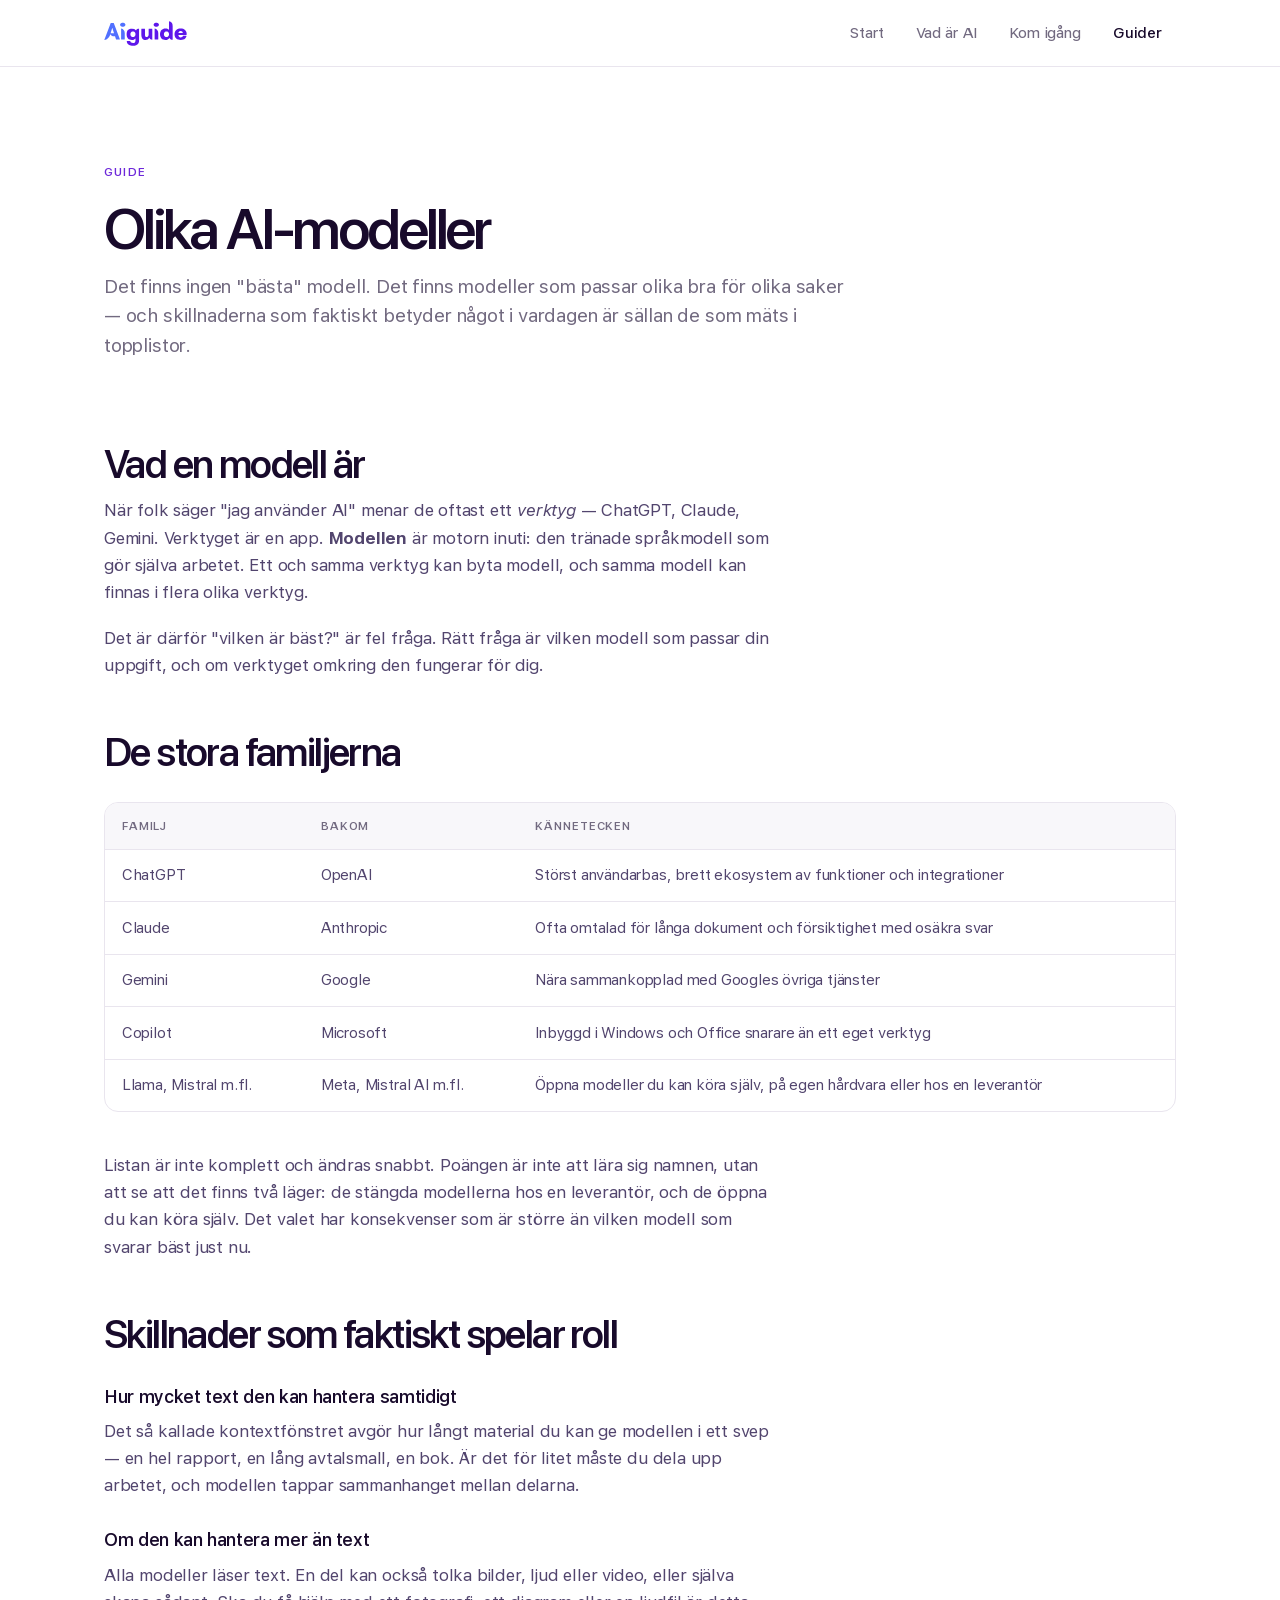
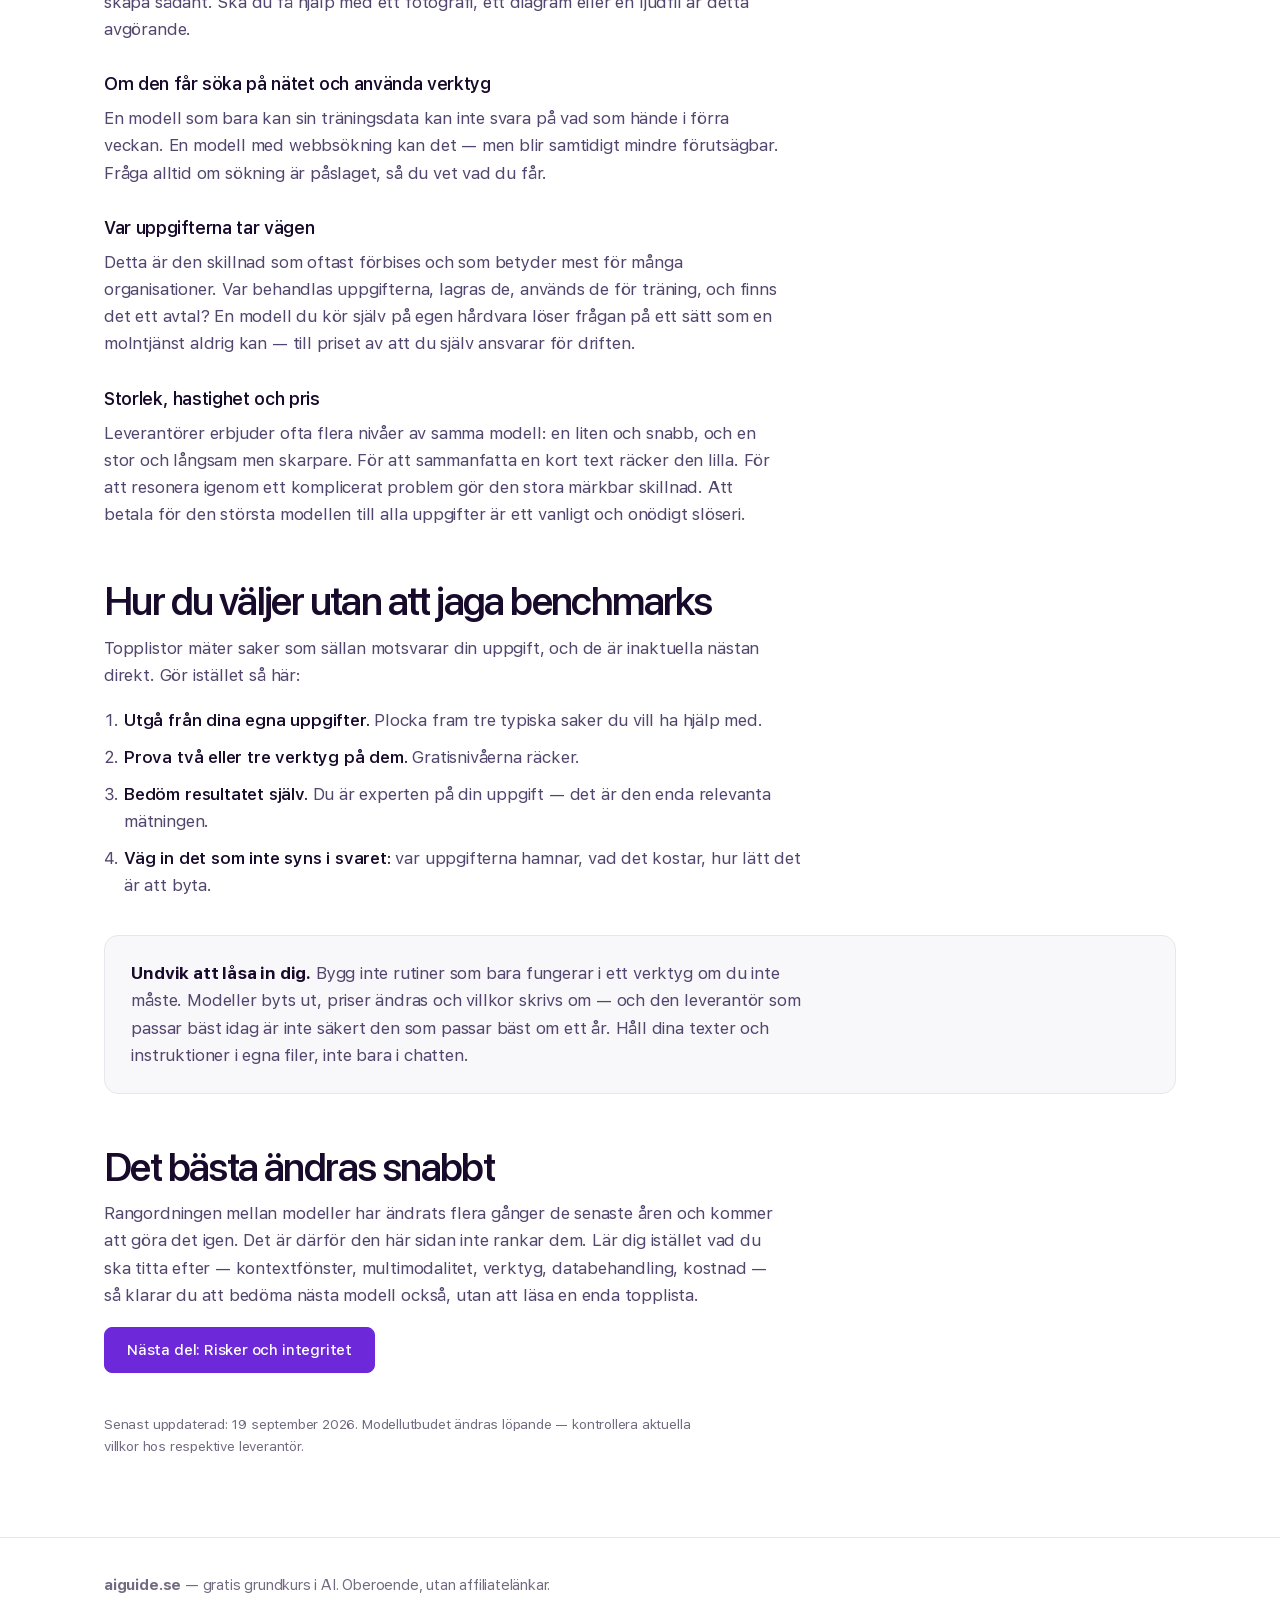
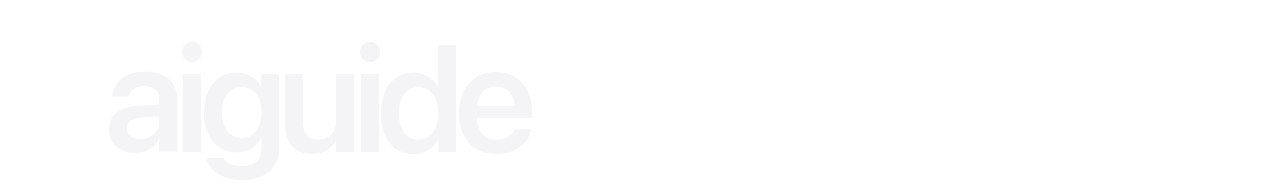
==== ai-modeller/index.html @ c2759c29 "Ny inriktning: grundkurs i AI istället för småföretag Struktur efter internetkunskaps "Grundkurs i A" ====
<!DOCTYPE html>
<html lang="sv">
<head>
<meta charset="utf-8">
<meta name="viewport" content="width=device-width, initial-scale=1">
<title>Olika AI-modeller — vilka finns och hur väljer man? | aiguide.se</title>
<meta name="description" content="Vad en AI-modell är, vilka modellfamiljer som finns, vilka skillnader som faktiskt spelar roll i praktiken, och hur du väljer utan att jaga benchmarks.">
<link rel="canonical" href="https://aiguide.se/ai-modeller/">
<link rel="icon" href="/assets/favicon.svg" type="image/svg+xml">
<link rel="apple-touch-icon" href="/assets/apple-touch-icon.png">
<link rel="preload" href="/fonts/SF-Pro-var.woff2" as="font" type="font/woff2" crossorigin>
<link rel="stylesheet" href="/fonts/fonts.css">
<link rel="stylesheet" href="/assets/style.css">
</head>
<body>
<a class="skip" href="#main">Till innehållet</a>

<header class="site-head">
  <div class="wrap">
    <a class="brand" href="/" aria-label="Aiguide – startsida"><img src="/assets/logo.svg" alt="Aiguide" width="87" height="26"></a>
    <nav class="site-nav" aria-label="Huvudmeny">
      <a href="/">Start</a>
      <a href="/vad-ar-ai/">Vad är AI</a>
      <a href="/kom-igang/">Kom igång</a>
      <a href="/guider/" aria-current="page">Guider</a>
    </nav>
  </div>
</header>

<main id="main">
  <div class="wrap">

    <section class="hero">
      <p class="eyebrow">Guide</p>
      <h1>Olika AI-modeller</h1>
      <p class="lede">
        Det finns ingen "bästa" modell. Det finns modeller som passar olika bra för olika saker —
        och skillnaderna som faktiskt betyder något i vardagen är sällan de som mäts i topplistor.
      </p>
    </section>

    <h2>Vad en modell är</h2>
    <p>
      När folk säger "jag använder AI" menar de oftast ett <em>verktyg</em> — ChatGPT, Claude,
      Gemini. Verktyget är en app. <strong>Modellen</strong> är motorn inuti: den tränade
      språkmodell som gör själva arbetet. Ett och samma verktyg kan byta modell, och samma modell
      kan finnas i flera olika verktyg.
    </p>
    <p>
      Det är därför "vilken är bäst?" är fel fråga. Rätt fråga är vilken modell som passar din
      uppgift, och om verktyget omkring den fungerar för dig.
    </p>

    <h2>De stora familjerna</h2>
    <div class="table-scroll">
      <table>
        <thead>
          <tr><th>Familj</th><th>Bakom</th><th>Kännetecken</th></tr>
        </thead>
        <tbody>
          <tr>
            <td>ChatGPT</td>
            <td>OpenAI</td>
            <td>Störst användarbas, brett ekosystem av funktioner och integrationer</td>
          </tr>
          <tr>
            <td>Claude</td>
            <td>Anthropic</td>
            <td>Ofta omtalad för långa dokument och försiktighet med osäkra svar</td>
          </tr>
          <tr>
            <td>Gemini</td>
            <td>Google</td>
            <td>Nära sammankopplad med Googles övriga tjänster</td>
          </tr>
          <tr>
            <td>Copilot</td>
            <td>Microsoft</td>
            <td>Inbyggd i Windows och Office snarare än ett eget verktyg</td>
          </tr>
          <tr>
            <td>Llama, Mistral m.fl.</td>
            <td>Meta, Mistral AI m.fl.</td>
            <td>Öppna modeller du kan köra själv, på egen hårdvara eller hos en leverantör</td>
          </tr>
        </tbody>
      </table>
    </div>
    <p>
      Listan är inte komplett och ändras snabbt. Poängen är inte att lära sig namnen, utan att se
      att det finns två läger: de stängda modellerna hos en leverantör, och de öppna du kan köra
      själv. Det valet har konsekvenser som är större än vilken modell som svarar bäst just nu.
    </p>

    <h2>Skillnader som faktiskt spelar roll</h2>

    <h3>Hur mycket text den kan hantera samtidigt</h3>
    <p>
      Det så kallade kontextfönstret avgör hur långt material du kan ge modellen i ett svep — en
      hel rapport, en lång avtalsmall, en bok. Är det för litet måste du dela upp arbetet, och
      modellen tappar sammanhanget mellan delarna.
    </p>

    <h3>Om den kan hantera mer än text</h3>
    <p>
      Alla modeller läser text. En del kan också tolka bilder, ljud eller video, eller själva skapa
      sådant. Ska du få hjälp med ett fotografi, ett diagram eller en ljudfil är detta avgörande.
    </p>

    <h3>Om den får söka på nätet och använda verktyg</h3>
    <p>
      En modell som bara kan sin träningsdata kan inte svara på vad som hände i förra veckan. En
      modell med webbsökning kan det — men blir samtidigt mindre förutsägbar. Fråga alltid om
      sökning är påslaget, så du vet vad du får.
    </p>

    <h3>Var uppgifterna tar vägen</h3>
    <p>
      Detta är den skillnad som oftast förbises och som betyder mest för många organisationer. Var
      behandlas uppgifterna, lagras de, används de för träning, och finns det ett avtal? En modell
      du kör själv på egen hårdvara löser frågan på ett sätt som en molntjänst aldrig kan — till
      priset av att du själv ansvarar för driften.
    </p>

    <h3>Storlek, hastighet och pris</h3>
    <p>
      Leverantörer erbjuder ofta flera nivåer av samma modell: en liten och snabb, och en stor och
      långsam men skarpare. För att sammanfatta en kort text räcker den lilla. För att resonera
      igenom ett komplicerat problem gör den stora märkbar skillnad. Att betala för den största
      modellen till alla uppgifter är ett vanligt och onödigt slöseri.
    </p>

    <h2>Hur du väljer utan att jaga benchmarks</h2>
    <p>
      Topplistor mäter saker som sällan motsvarar din uppgift, och de är inaktuella nästan direkt.
      Gör istället så här:
    </p>
    <ol>
      <li><strong>Utgå från dina egna uppgifter.</strong> Plocka fram tre typiska saker du vill ha hjälp med.</li>
      <li><strong>Prova två eller tre verktyg på dem.</strong> Gratisnivåerna räcker.</li>
      <li><strong>Bedöm resultatet själv.</strong> Du är experten på din uppgift — det är den enda relevanta mätningen.</li>
      <li><strong>Väg in det som inte syns i svaret:</strong> var uppgifterna hamnar, vad det kostar, hur lätt det är att byta.</li>
    </ol>

    <div class="note">
      <p>
        <strong>Undvik att låsa in dig.</strong> Bygg inte rutiner som bara fungerar i ett verktyg
        om du inte måste. Modeller byts ut, priser ändras och villkor skrivs om — och den leverantör
        som passar bäst idag är inte säkert den som passar bäst om ett år. Håll dina texter och
        instruktioner i egna filer, inte bara i chatten.
      </p>
    </div>

    <h2>Det bästa ändras snabbt</h2>
    <p>
      Rangordningen mellan modeller har ändrats flera gånger de senaste åren och kommer att göra
      det igen. Det är därför den här sidan inte rankar dem. Lär dig istället vad du ska titta
      efter — kontextfönster, multimodalitet, verktyg, databehandling, kostnad — så klarar du att
      bedöma nästa modell också, utan att läsa en enda topplista.
    </p>

    <p><a class="btn" href="/risker-och-integritet/">Nästa del: Risker och integritet</a></p>

    <p class="updated">Senast uppdaterad: 19 september 2026. Modellutbudet ändras löpande — kontrollera aktuella villkor hos respektive leverantör.</p>

  </div>
</main>

<footer class="site-foot">
  <div class="wrap">
    <p>
      <strong>aiguide.se</strong> — gratis grundkurs i AI. Oberoende, utan affiliatelänkar.
    </p>
    <p class="foot-mark" aria-hidden="true">aiguide</p>
  </div>
</footer>

</body>
</html>
---- fonts/fonts.css ----
/* aiguide.se brand fonts — SF Pro (sans) + New York (serif), self-hosted variable woff2.
   Copied from the Menodi brand set so the two look like one family. Self-hosted on purpose:
   the satellite network rule forbids pulling assets cross-domain from menodi.se, and a
   network-level request would fingerprint the sites as related. */

@font-face{font-family:'SF Pro';src:url('/fonts/SF-Pro-var.woff2') format('woff2');font-weight:300 700;font-style:normal;font-display:swap;}
@font-face{font-family:'SF Pro';src:url('/fonts/SF-Pro-Italic-var.woff2') format('woff2');font-weight:300 700;font-style:italic;font-display:swap;}
@font-face{font-family:'New York';src:url('/fonts/NewYork-var.woff2') format('woff2');font-weight:400 1000;font-style:normal;font-display:swap;}
@font-face{font-family:'New York';src:url('/fonts/NewYork-Italic-var.woff2') format('woff2');font-weight:400 1000;font-style:italic;font-display:swap;}

/* Metric-matched fallbacks: the local font that renders before the brand font arrives takes up
   the same width, so the swap does not re-wrap the page. Ratios measured at text sizes
   (16-18px). Apple devices keep -apple-system ahead of the Arial fallback. */
@font-face{font-family:'SF Pro Fallback Roboto';src:local('Roboto');size-adjust:106.0%;ascent-override:89.8%;descent-override:22.8%;line-gap-override:0%}
@font-face{font-family:'SF Pro Fallback Segoe';src:local('Segoe UI');size-adjust:106.0%;ascent-override:89.8%;descent-override:22.8%;line-gap-override:0%}
@font-face{font-family:'SF Pro Fallback Arial';src:local('Arial'),local('Helvetica Neue'),local('Helvetica');size-adjust:105.4%;ascent-override:90.3%;descent-override:22.9%;line-gap-override:0%}
@font-face{font-family:'New York Fallback Georgia';src:local('Georgia');size-adjust:106.5%;ascent-override:89.4%;descent-override:22.6%;line-gap-override:0%}
@font-face{font-family:'New York Fallback Times';src:local('Times New Roman'),local('Times');size-adjust:115.5%;ascent-override:82.4%;descent-override:20.9%;line-gap-override:0%}

:root{
  --sans:'SF Pro','SF Pro Fallback Roboto','SF Pro Fallback Segoe',-apple-system,BlinkMacSystemFont,'SF Pro Fallback Arial','Segoe UI',system-ui,sans-serif;
  --serif:'New York','New York Fallback Georgia','New York Fallback Times',ui-serif,Georgia,'Times New Roman',serif;
}
---- assets/style.css ----
/* aiguide.se — built on Menodi V1's actual tokens, read out of the shipping site
   (Menodi/scripts/site_skin.py + the rendered homepage), not from a style guide.

   V1 is: white page, one purple action colour, SF Pro headings at weight ~550 with
   tight negative tracking (sans — NOT serif), solid 8px buttons, 14px cards, cool
   greys. An earlier pass here used a cream/mustard "warm editorial" system borrowed
   from an unrelated design skill; that was the wrong system and has been replaced. */

:root {
  /* surfaces */
  --bg: #fff;
  --soft: #f8f7fa;              /* --v1-soft  */
  --tint: #f2eef8;              /* inner-page lavender */
  --ink: #180A2B;
  --ink-soft: #52456E;
  --muted: #726a80;             /* --v1-muted */

  /* one action colour */
  --action: #6D28D9;            /* --v1-action */
  --action-hover: #5820b2;
  --amber: #9D5CFF;             /* brighter accent, small marks only */

  /* lines */
  --line: #e9e5ee;              /* --v1-line */
  --line-strong: #dcd6e5;
  --border: rgba(24, 10, 43, .09);

  /* geometry */
  --radius-btn: 8px;
  --radius-card: 14px;
  --shadow: 0 3px 10px #28104c12;

  --wrap: 1120px;
  --measure: 68ch;
}

* { box-sizing: border-box; }

html { -webkit-text-size-adjust: 100%; }

body {
  margin: 0;
  background: var(--bg);
  color: var(--ink-soft);
  font-family: var(--sans);
  font-size: 17px;
  line-height: 1.6;
  letter-spacing: -0.011em;
  -webkit-font-smoothing: antialiased;
}

/* V1 headings: sans, heavy-ish, tightly tracked. */
h1, h2, h3 {
  font-family: var(--sans);
  color: var(--ink);
  line-height: 1.075;
  margin: 0 0 .7rem;
  text-wrap: balance;
}
h1 { font-size: clamp(2.35rem, 5.3vw, 3.6rem); font-weight: 560; letter-spacing: -.055em; }
h2 { font-size: clamp(1.7rem, 3.2vw, 2.5rem); font-weight: 550; letter-spacing: -.04em; margin-top: 3.25rem; }
h3 { font-size: 1.1rem; font-weight: 550; letter-spacing: -.02em; margin-top: 2rem; }

p, li { max-width: var(--measure); }
p { margin: 0 0 1.15rem; }

a { color: var(--action); text-underline-offset: 3px; }
a:hover { color: var(--action-hover); }

.wrap { max-width: var(--wrap); margin: 0 auto; padding: 0 24px; }

.skip { position: absolute; left: -9999px; }
.skip:focus {
  left: 16px; top: 16px; background: var(--action); color: #fff;
  padding: 12px 16px; border-radius: var(--radius-btn); z-index: 100;
}

/* ---------- header ---------- */
.site-head {
  position: sticky; top: 0; z-index: 20;
  background: rgba(255, 255, 255, .85);
  backdrop-filter: saturate(180%) blur(12px);
  border-bottom: 1px solid var(--line);
}
.site-head .wrap {
  display: flex; align-items: center; justify-content: space-between;
  gap: 24px; min-height: 66px;
}
.brand { display: flex; align-items: center; text-decoration: none; }
.brand img { display: block; height: 25px; width: auto; }

.site-nav { display: flex; gap: 4px; align-items: center; }
.site-nav a {
  text-decoration: none; color: var(--muted);
  font-size: .94rem; font-weight: 450; letter-spacing: -.01em;
  padding: 7px 14px; border-radius: var(--radius-btn);
  transition: color .18s, background .18s;
  white-space: nowrap;
}
.site-nav a:hover { color: var(--ink); background: var(--soft); }
.site-nav a[aria-current="page"] { color: var(--ink); font-weight: 500; }

/* ---------- hero ---------- */
.hero { padding: clamp(56px, 8vw, 96px) 0 12px; }
.eyebrow {
  text-transform: uppercase; letter-spacing: .1em;
  font-size: .73rem; font-weight: 550; color: var(--action);
  margin: 0 0 1.05rem;
}
.lede {
  font-size: clamp(1.06rem, 1.5vw, 1.22rem);
  color: var(--muted); max-width: 62ch; line-height: 1.55;
}

/* ---------- buttons (V1 .v1-button) ---------- */
.btn {
  display: inline-flex; align-items: center; justify-content: center;
  gap: 12px; min-height: 46px; padding: 0 22px;
  background: var(--action); color: #fff;
  border: 1px solid var(--action); border-radius: var(--radius-btn);
  font: 500 15px/1.2 var(--sans); text-decoration: none;
  white-space: nowrap; transition: background .18s, box-shadow .18s;
}
.btn:hover { background: var(--action-hover); border-color: var(--action-hover); color: #fff; box-shadow: var(--shadow); }

/* inline text CTA */
.link-cta {
  display: inline-flex; align-items: center; gap: 7px;
  font-weight: 550; font-size: .95rem; text-decoration: none;
  color: var(--action); white-space: nowrap;
}
.link-cta:hover { color: var(--action-hover); }
.link-cta::after { content: "\2192"; transition: transform .18s; }
.link-cta:hover::after { transform: translateX(3px); }

/* ---------- cards ---------- */
.grid {
  display: grid; gap: 16px;
  grid-template-columns: repeat(auto-fit, minmax(268px, 1fr));
  margin: 2rem 0 2.75rem;
}
.card {
  display: flex; flex-direction: column;
  background: var(--bg);
  border: 1px solid var(--line);
  border-radius: var(--radius-card);
  padding: 1.55rem 1.6rem 1.5rem;
  transition: border-color .18s, box-shadow .18s;
}
.card:hover { border-color: var(--line-strong); box-shadow: var(--shadow); }
.card h3 { margin-bottom: .5rem; }
.card p { color: var(--muted); font-size: .95rem; margin: 0 0 1rem; }
.card > p:last-child { margin-top: auto; margin-bottom: 0; }

/* ---------- callout ---------- */
.note {
  background: var(--soft);
  border: 1px solid var(--line);
  border-radius: var(--radius-card);
  padding: 1.5rem 1.65rem;
  margin: 2.25rem 0;
}
.note p:last-child { margin-bottom: 0; }
.note strong { color: var(--ink); }

/* ---------- lists ---------- */
ul, ol { padding-left: 1.25rem; }
li { margin-bottom: .6rem; }
li strong { color: var(--ink); font-weight: 550; }

/* ---------- table ---------- */
.table-scroll { overflow-x: auto; margin: 1.75rem 0 2.5rem; border: 1px solid var(--line); border-radius: var(--radius-card); }
table { border-collapse: collapse; width: 100%; min-width: 480px; font-size: .95rem; }
th, td { text-align: left; padding: .85rem 1.05rem; border-bottom: 1px solid var(--line); vertical-align: top; }
th {
  font-size: .72rem; text-transform: uppercase; letter-spacing: .08em;
  color: var(--muted); font-weight: 550; background: var(--soft);
}
tbody tr:last-child td { border-bottom: 0; }

/* ---------- footer ---------- */
.site-foot {
  border-top: 1px solid var(--line);
  margin-top: 5rem; padding: 2.25rem 0 1.25rem;
  color: var(--muted); font-size: .92rem;
}
.site-foot a { color: var(--muted); }
.foot-mark {
  font-family: var(--sans); font-weight: 560;
  font-size: clamp(3rem, 13vw, 9.5rem);
  line-height: .85; letter-spacing: -.06em;
  color: var(--ink); opacity: .045;
  margin: 2.25rem 0 0; user-select: none;
}

.updated { font-size: .86rem; color: var(--muted); margin-top: 2.5rem; }

@media (max-width: 720px) {
  body { font-size: 16px; }
  .site-head .wrap { flex-direction: column; align-items: flex-start; gap: 10px; padding-top: 13px; padding-bottom: 13px; }
  .brand img { height: 22px; }
  .site-nav { width: 100%; overflow-x: auto; }
  .site-nav a { padding: 7px 11px; font-size: .89rem; }
  h2 { margin-top: 2.5rem; }
}

@media (prefers-reduced-motion: reduce) {
  * { transition: none !important; animation: none !important; }
}
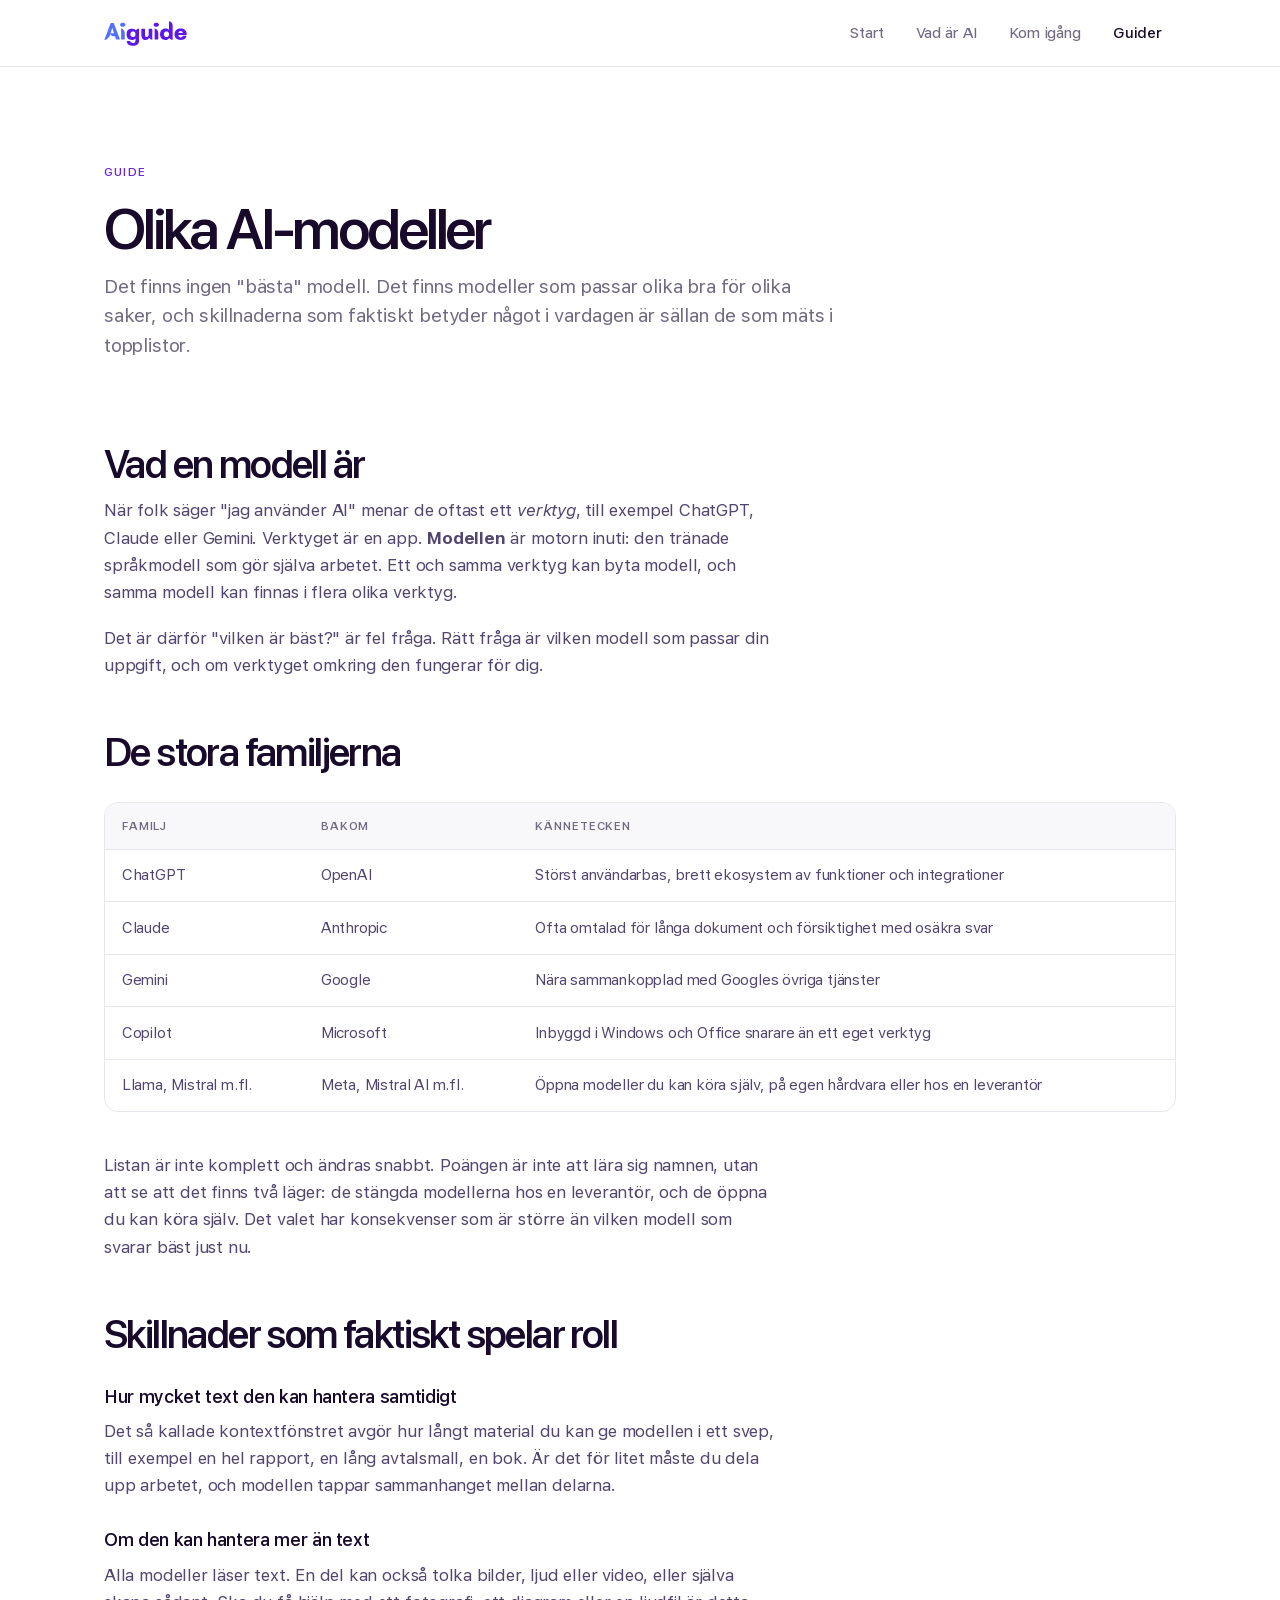
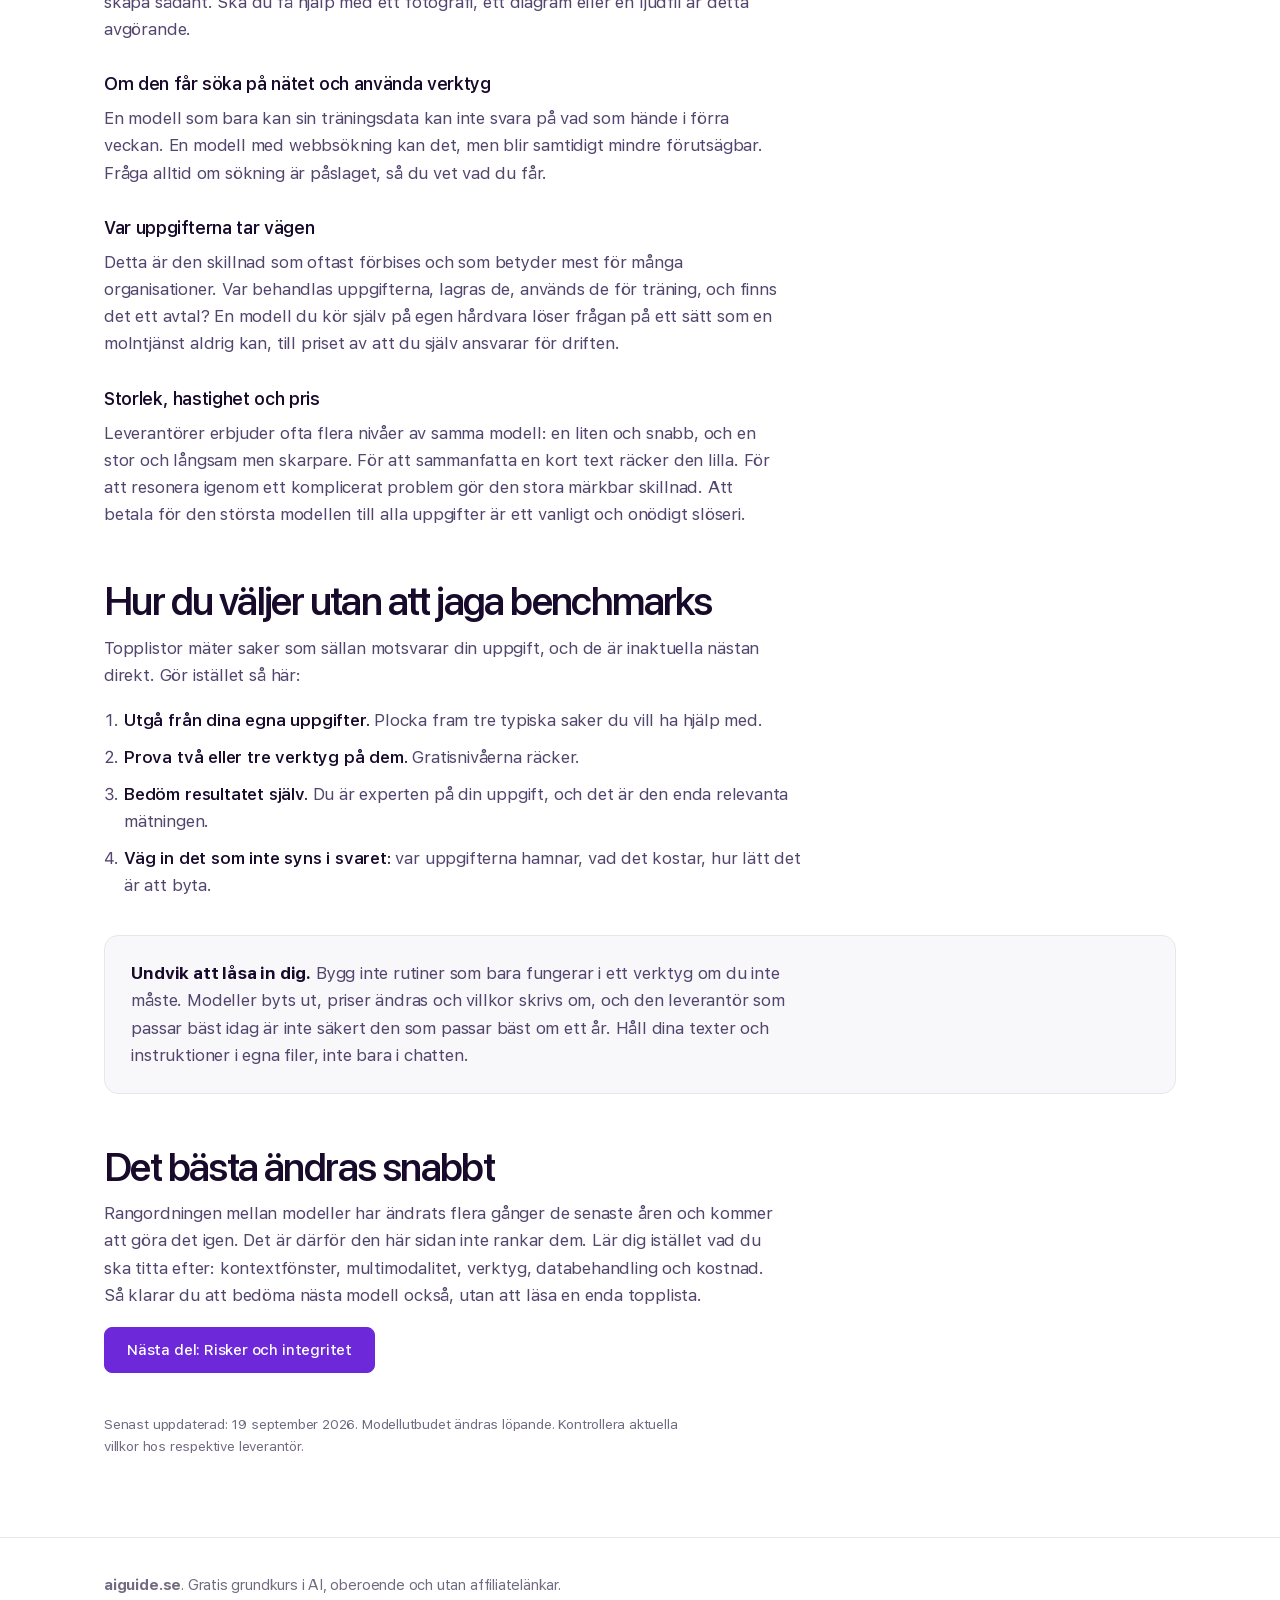
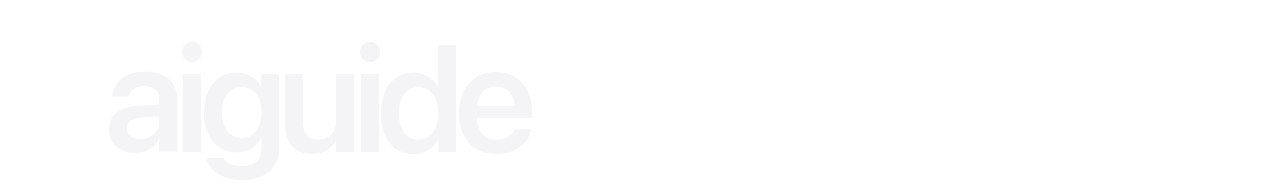
==== commit 1da688bf: "Humanizer-pass: bort med AI-textens kännetecken Underlag: github.com/blader/humanizer (25 mönster, W" ====
--- a/ai-modeller/index.html
+++ b/ai-modeller/index.html
@@ -3,7 +3,7 @@
 <head>
 <meta charset="utf-8">
 <meta name="viewport" content="width=device-width, initial-scale=1">
-<title>Olika AI-modeller — vilka finns och hur väljer man? | aiguide.se</title>
+<title>Olika AI-modeller: vilka finns och hur väljer man? | aiguide.se</title>
 <meta name="description" content="Vad en AI-modell är, vilka modellfamiljer som finns, vilka skillnader som faktiskt spelar roll i praktiken, och hur du väljer utan att jaga benchmarks.">
 <link rel="canonical" href="https://aiguide.se/ai-modeller/">
 <link rel="icon" href="/assets/favicon.svg" type="image/svg+xml">
@@ -34,15 +34,13 @@
       <p class="eyebrow">Guide</p>
       <h1>Olika AI-modeller</h1>
       <p class="lede">
-        Det finns ingen "bästa" modell. Det finns modeller som passar olika bra för olika saker —
-        och skillnaderna som faktiskt betyder något i vardagen är sällan de som mäts i topplistor.
+        Det finns ingen "bästa" modell. Det finns modeller som passar olika bra för olika saker, och skillnaderna som faktiskt betyder något i vardagen är sällan de som mäts i topplistor.
       </p>
     </section>
 
     <h2>Vad en modell är</h2>
     <p>
-      När folk säger "jag använder AI" menar de oftast ett <em>verktyg</em> — ChatGPT, Claude,
-      Gemini. Verktyget är en app. <strong>Modellen</strong> är motorn inuti: den tränade
+      När folk säger "jag använder AI" menar de oftast ett <em>verktyg</em>, till exempel ChatGPT, Claude eller Gemini. Verktyget är en app. <strong>Modellen</strong> är motorn inuti: den tränade
       språkmodell som gör själva arbetet. Ett och samma verktyg kan byta modell, och samma modell
       kan finnas i flera olika verktyg.
     </p>
@@ -96,7 +94,7 @@
 
     <h3>Hur mycket text den kan hantera samtidigt</h3>
     <p>
-      Det så kallade kontextfönstret avgör hur långt material du kan ge modellen i ett svep — en
+      Det så kallade kontextfönstret avgör hur långt material du kan ge modellen i ett svep, till exempel en
       hel rapport, en lång avtalsmall, en bok. Är det för litet måste du dela upp arbetet, och
       modellen tappar sammanhanget mellan delarna.
     </p>
@@ -110,7 +108,7 @@
     <h3>Om den får söka på nätet och använda verktyg</h3>
     <p>
       En modell som bara kan sin träningsdata kan inte svara på vad som hände i förra veckan. En
-      modell med webbsökning kan det — men blir samtidigt mindre förutsägbar. Fråga alltid om
+      modell med webbsökning kan det, men blir samtidigt mindre förutsägbar. Fråga alltid om
       sökning är påslaget, så du vet vad du får.
     </p>
 
@@ -118,7 +116,7 @@
     <p>
       Detta är den skillnad som oftast förbises och som betyder mest för många organisationer. Var
       behandlas uppgifterna, lagras de, används de för träning, och finns det ett avtal? En modell
-      du kör själv på egen hårdvara löser frågan på ett sätt som en molntjänst aldrig kan — till
+      du kör själv på egen hårdvara löser frågan på ett sätt som en molntjänst aldrig kan, till
       priset av att du själv ansvarar för driften.
     </p>
 
@@ -138,14 +136,14 @@
     <ol>
       <li><strong>Utgå från dina egna uppgifter.</strong> Plocka fram tre typiska saker du vill ha hjälp med.</li>
       <li><strong>Prova två eller tre verktyg på dem.</strong> Gratisnivåerna räcker.</li>
-      <li><strong>Bedöm resultatet själv.</strong> Du är experten på din uppgift — det är den enda relevanta mätningen.</li>
+      <li><strong>Bedöm resultatet själv.</strong> Du är experten på din uppgift, och det är den enda relevanta mätningen.</li>
       <li><strong>Väg in det som inte syns i svaret:</strong> var uppgifterna hamnar, vad det kostar, hur lätt det är att byta.</li>
     </ol>
 
     <div class="note">
       <p>
         <strong>Undvik att låsa in dig.</strong> Bygg inte rutiner som bara fungerar i ett verktyg
-        om du inte måste. Modeller byts ut, priser ändras och villkor skrivs om — och den leverantör
+        om du inte måste. Modeller byts ut, priser ändras och villkor skrivs om, och den leverantör
         som passar bäst idag är inte säkert den som passar bäst om ett år. Håll dina texter och
         instruktioner i egna filer, inte bara i chatten.
       </p>
@@ -155,13 +153,13 @@
     <p>
       Rangordningen mellan modeller har ändrats flera gånger de senaste åren och kommer att göra
       det igen. Det är därför den här sidan inte rankar dem. Lär dig istället vad du ska titta
-      efter — kontextfönster, multimodalitet, verktyg, databehandling, kostnad — så klarar du att
+      efter: kontextfönster, multimodalitet, verktyg, databehandling och kostnad. Så klarar du att
       bedöma nästa modell också, utan att läsa en enda topplista.
     </p>
 
     <p><a class="btn" href="/risker-och-integritet/">Nästa del: Risker och integritet</a></p>
 
-    <p class="updated">Senast uppdaterad: 19 september 2026. Modellutbudet ändras löpande — kontrollera aktuella villkor hos respektive leverantör.</p>
+    <p class="updated">Senast uppdaterad: 19 september 2026. Modellutbudet ändras löpande. Kontrollera aktuella villkor hos respektive leverantör.</p>
 
   </div>
 </main>
@@ -169,7 +167,7 @@
 <footer class="site-foot">
   <div class="wrap">
     <p>
-      <strong>aiguide.se</strong> — gratis grundkurs i AI. Oberoende, utan affiliatelänkar.
+      <strong>aiguide.se</strong>. Gratis grundkurs i AI, oberoende och utan affiliatelänkar.
     </p>
     <p class="foot-mark" aria-hidden="true">aiguide</p>
   </div>
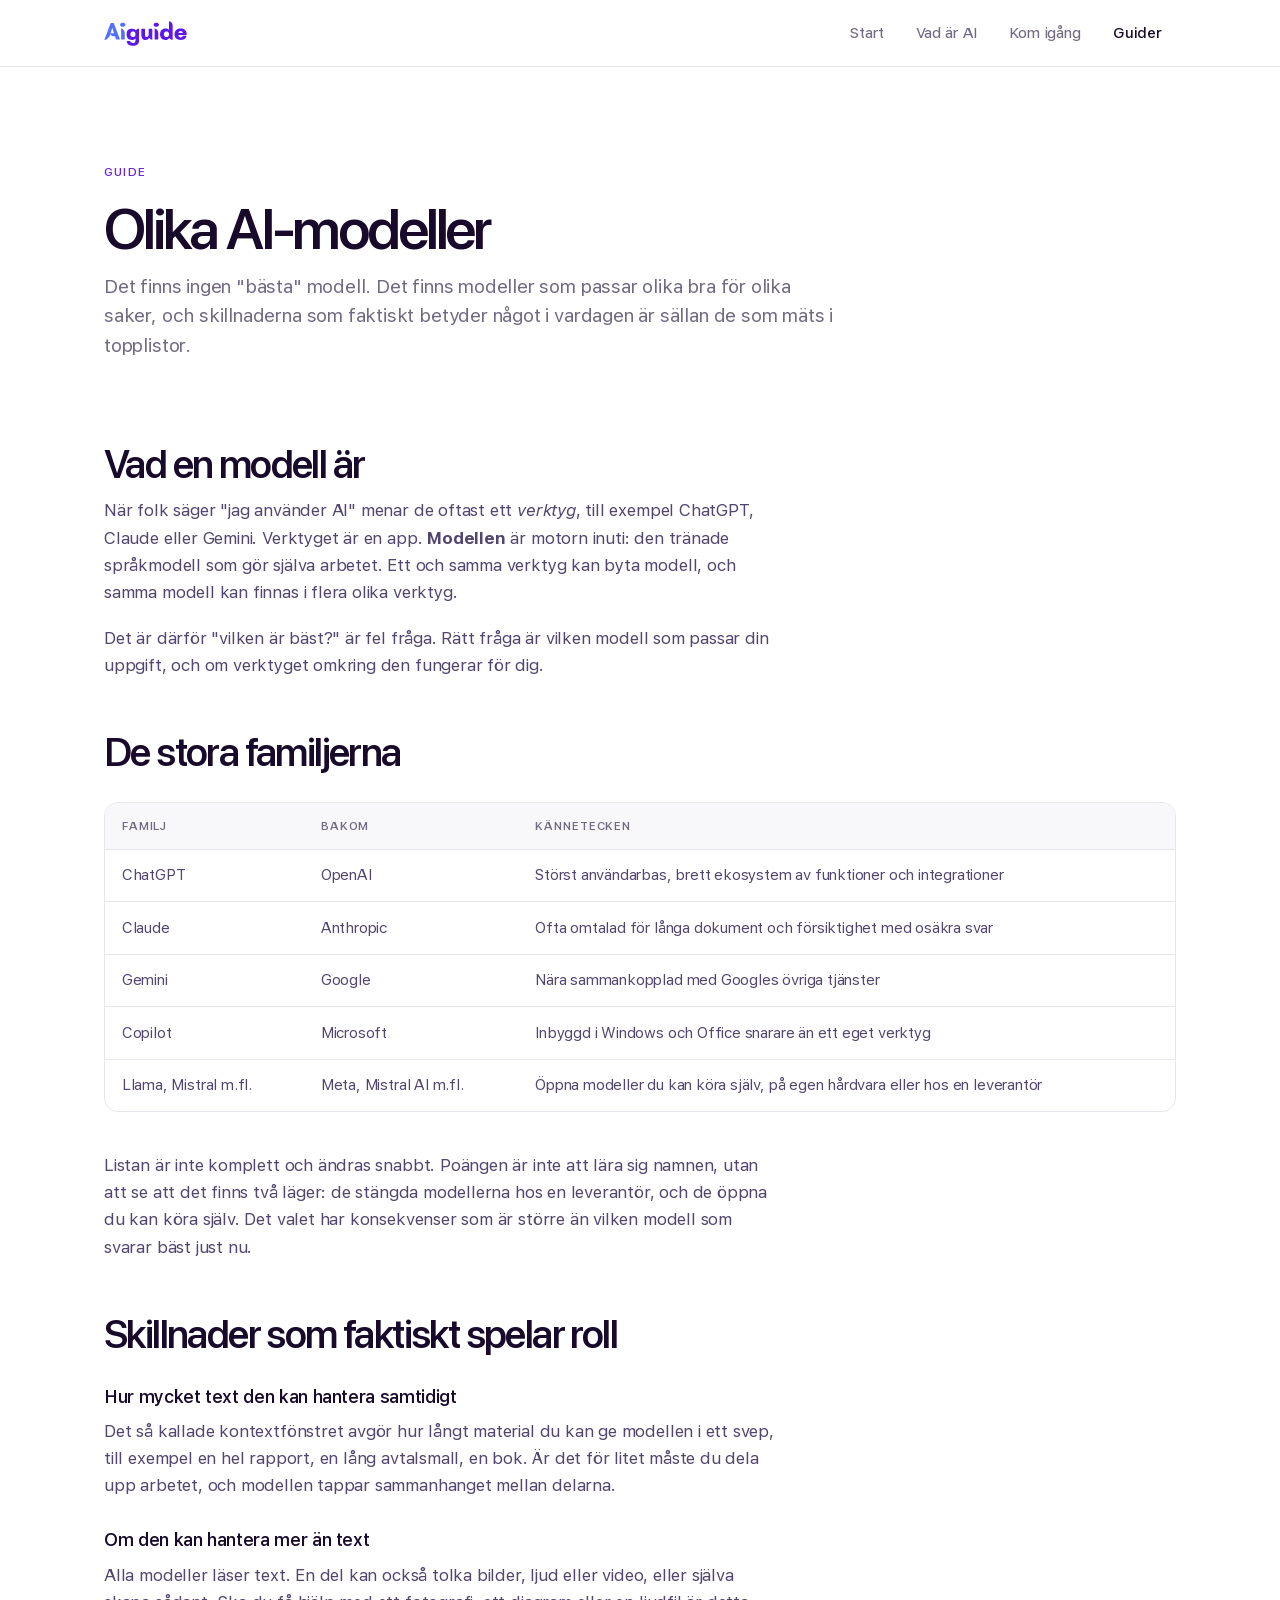
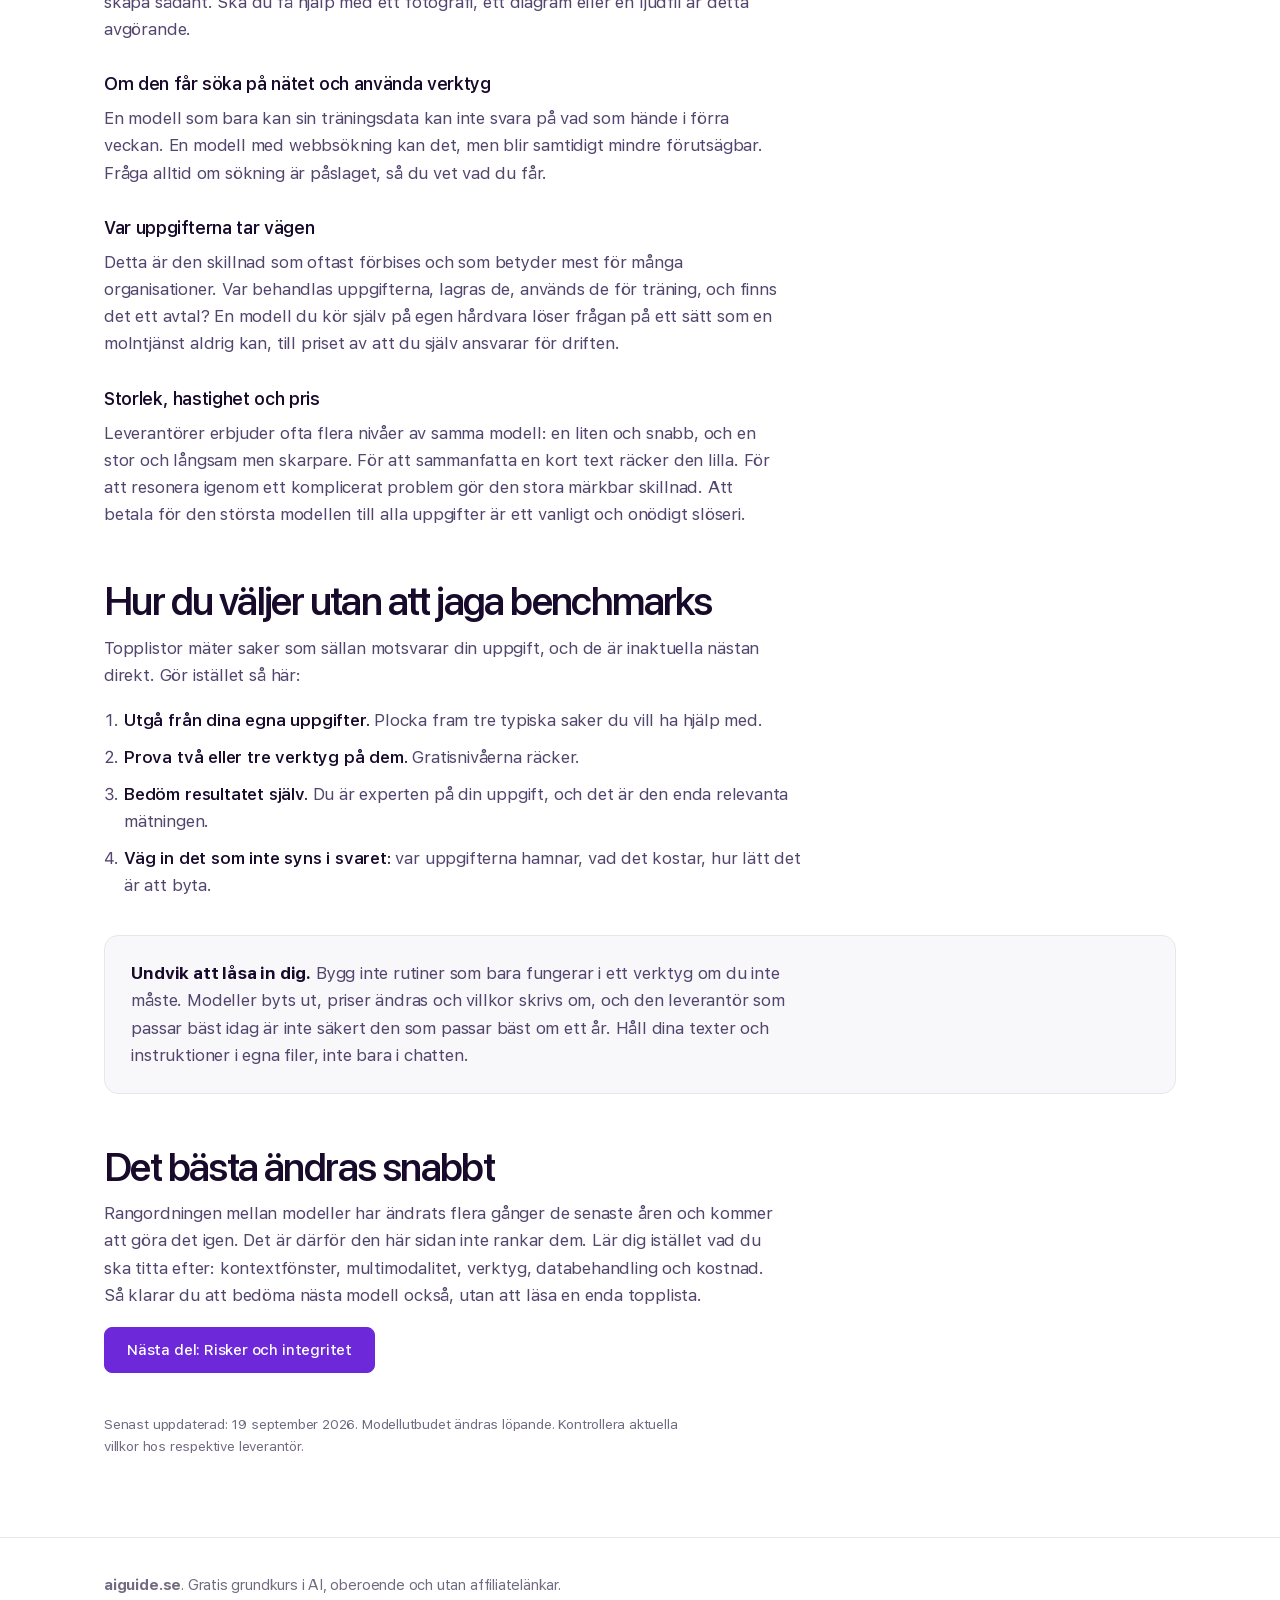
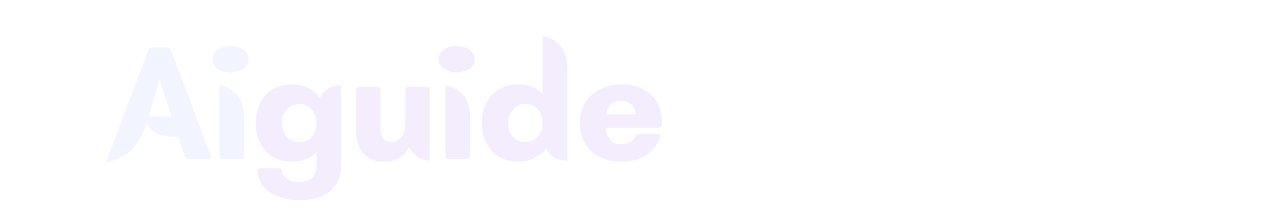
==== commit 7d9a93ae: "Footer: use the real logo instead of typed text The footer watermark was SF Pro body text, not the b" ====
--- a/ai-modeller/index.html
+++ b/ai-modeller/index.html
@@ -169,7 +169,7 @@
     <p>
       <strong>aiguide.se</strong>. Gratis grundkurs i AI, oberoende och utan affiliatelänkar.
     </p>
-    <p class="foot-mark" aria-hidden="true">aiguide</p>
+    <div class="foot-mark" aria-hidden="true"><img src="/assets/logo.svg" alt="" width="319" height="96"></div>
   </div>
 </footer>
 
--- a/assets/style.css
+++ b/assets/style.css
@@ -185,13 +185,12 @@
   color: var(--muted); font-size: .92rem;
 }
 .site-foot a { color: var(--muted); }
-.foot-mark {
-  font-family: var(--sans); font-weight: 560;
-  font-size: clamp(3rem, 13vw, 9.5rem);
-  line-height: .85; letter-spacing: -.06em;
-  color: var(--ink); opacity: .045;
-  margin: 2.25rem 0 0; user-select: none;
-}
+/* Oversized brand watermark. This is the real logo.svg, not typed text: an earlier pass set the
+   word in SF Pro, which is neither the brand's letterforms nor its Aiguide capitalisation, and
+   line-height:.85 pushed the g descender out of its line box. As an image it scales cleanly and
+   cannot re-wrap or clip. */
+.foot-mark { margin: 2.25rem 0 0; user-select: none; }
+.foot-mark img { display: block; width: min(100%, 560px); height: auto; opacity: .07; }
 
 .updated { font-size: .86rem; color: var(--muted); margin-top: 2.5rem; }
 
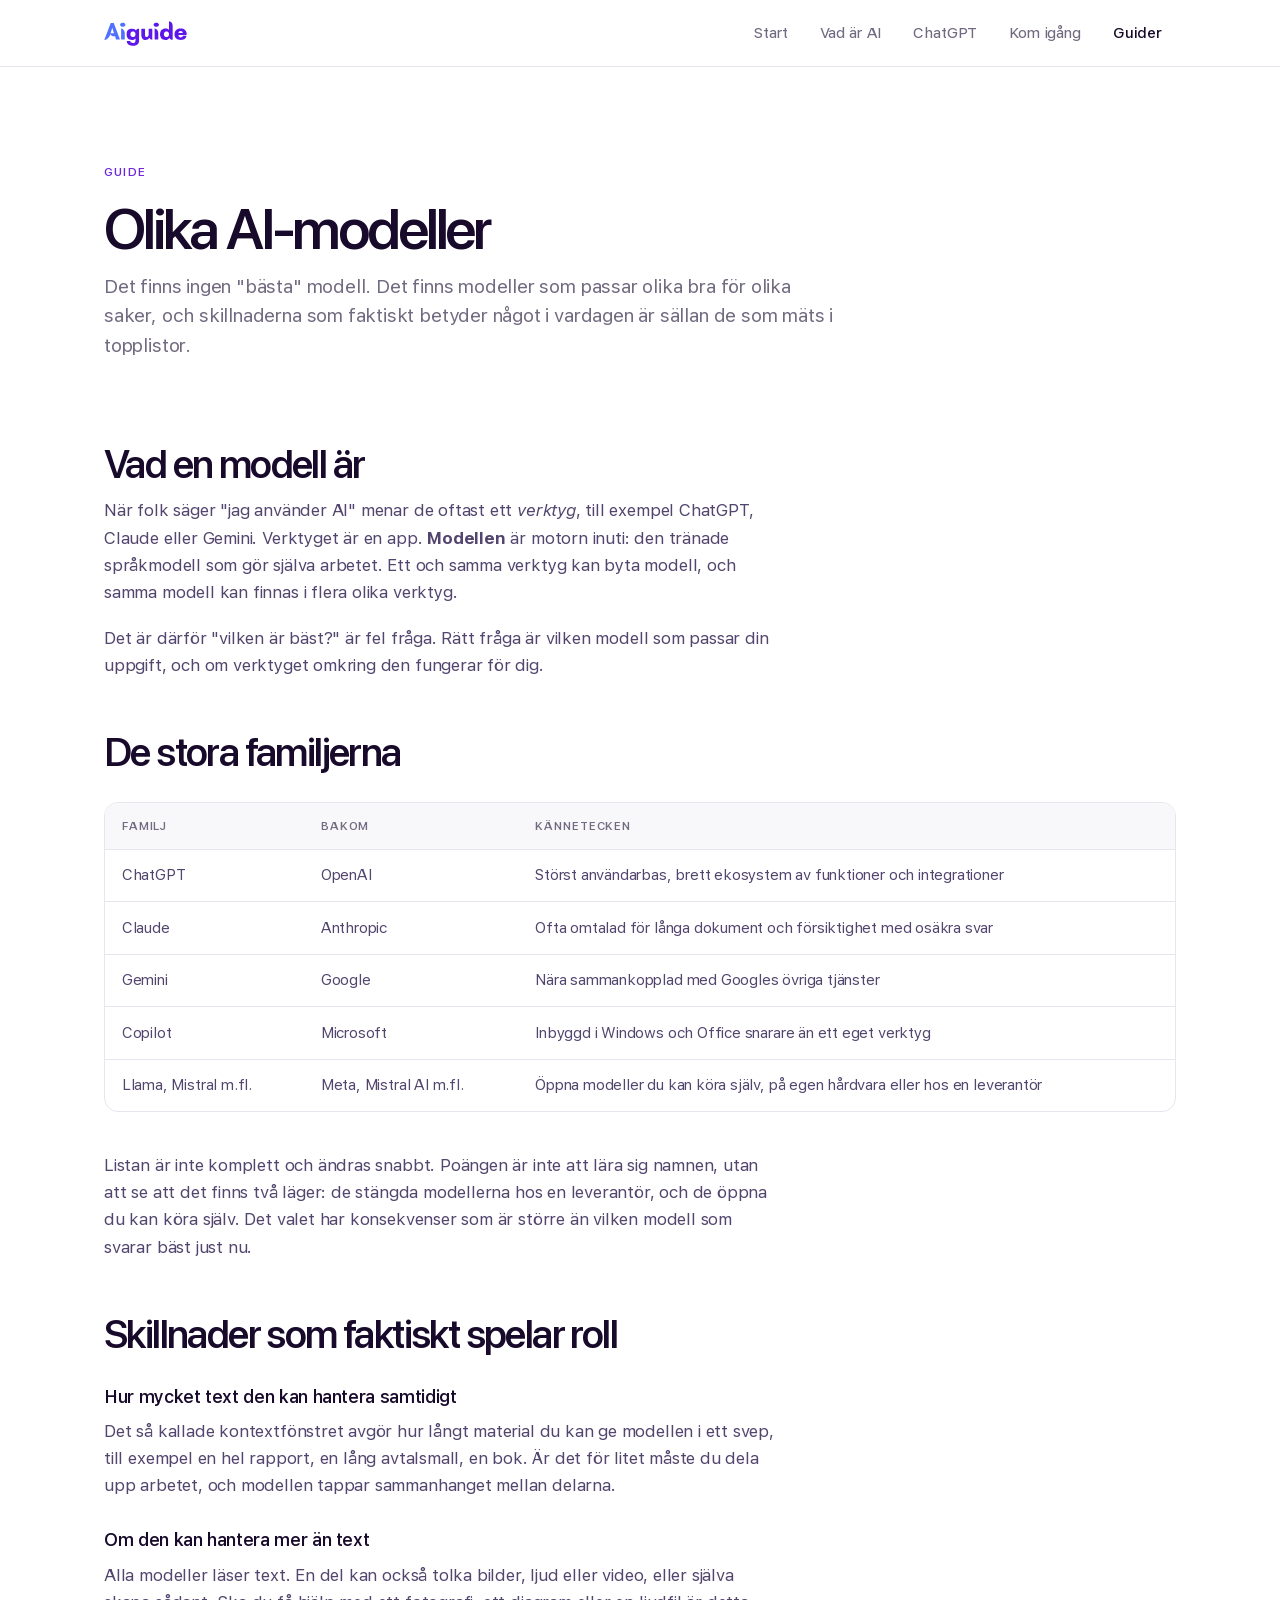
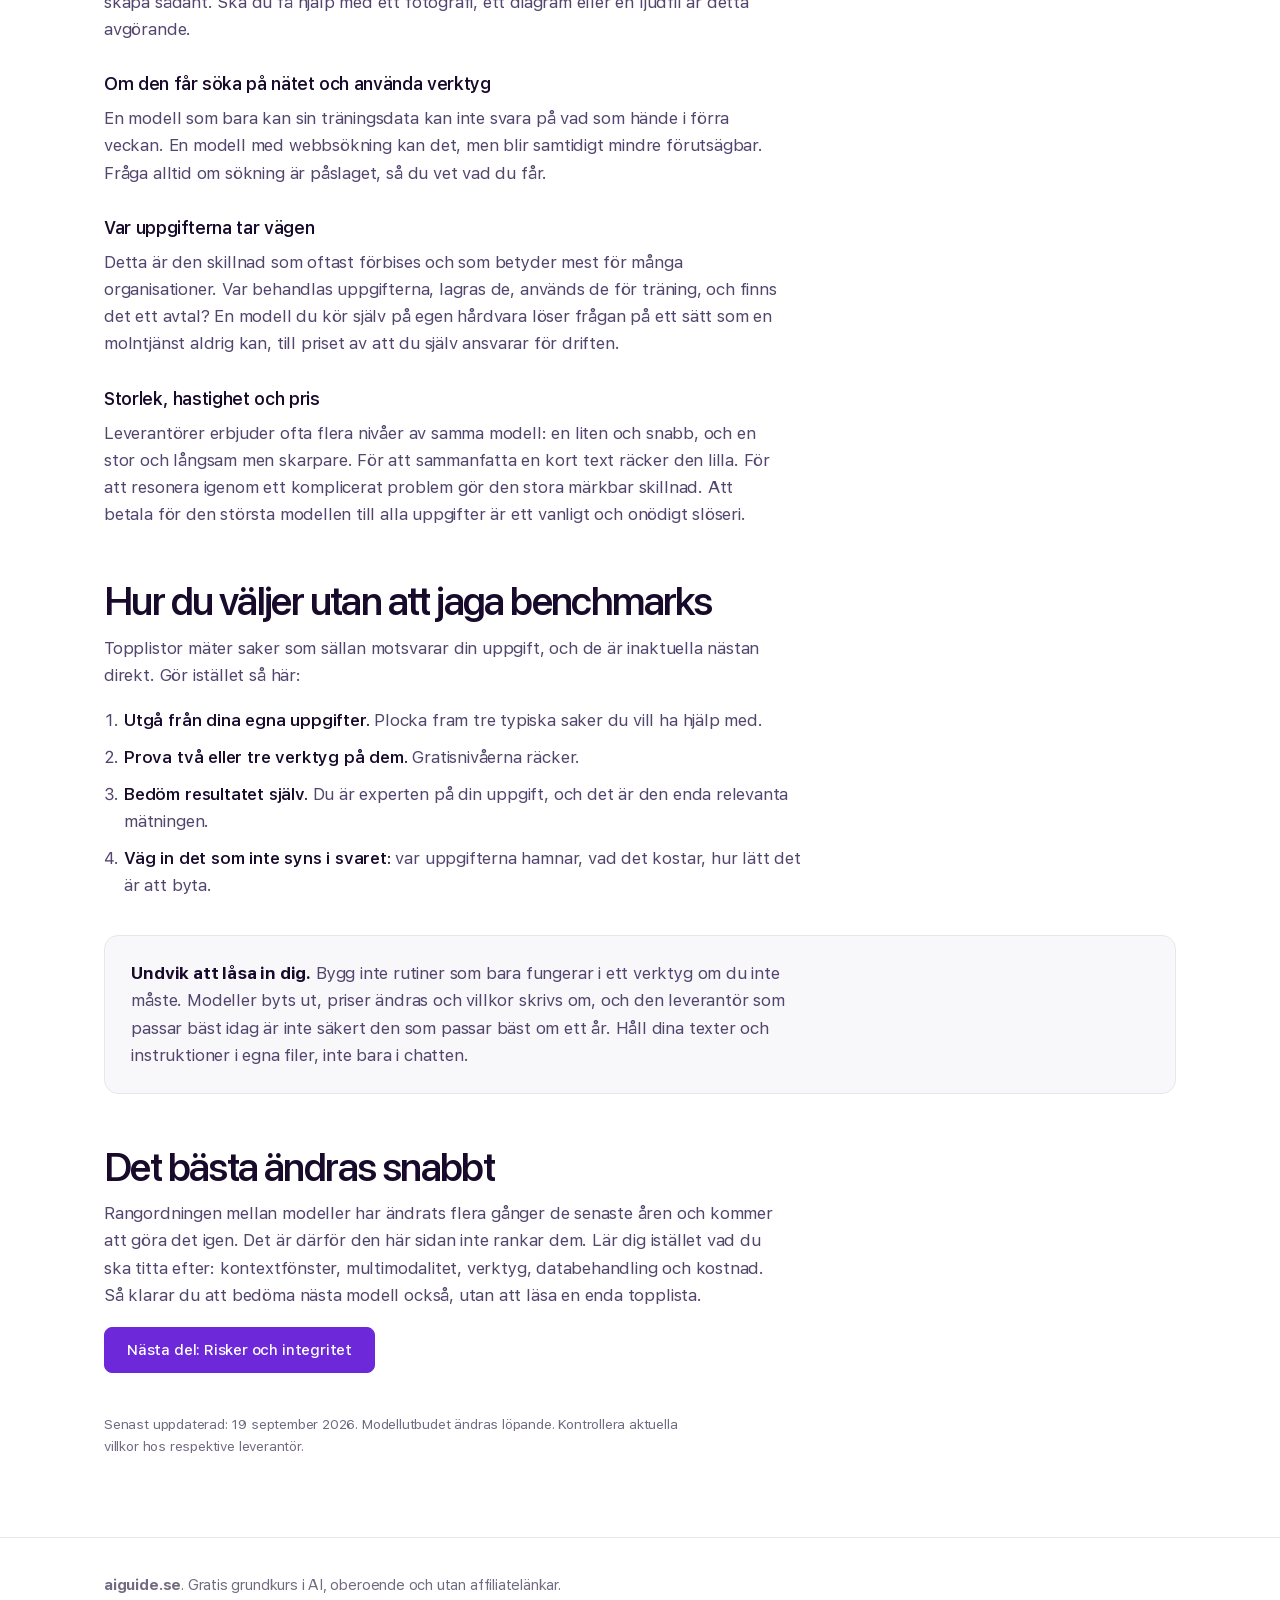
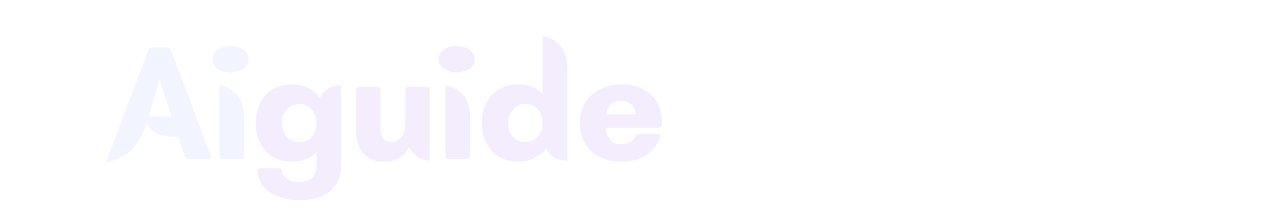
==== commit feb8d36e: "Add /chatgpt-pa-svenska/ — the ChatGPT-in-Swedish guide The keyword research put this cluster at ~24" ====
--- a/ai-modeller/index.html
+++ b/ai-modeller/index.html
@@ -3,8 +3,8 @@
 <head>
 <meta charset="utf-8">
 <meta name="viewport" content="width=device-width, initial-scale=1">
-<title>Olika AI-modeller: vilka finns och hur väljer man? | aiguide.se</title>
-<meta name="description" content="Vad en AI-modell är, vilka modellfamiljer som finns, vilka skillnader som faktiskt spelar roll i praktiken, och hur du väljer utan att jaga benchmarks.">
+<title>AI-modeller och LLM: vilka finns och hur väljer man? | aiguide.se</title>
+<meta name="description" content="Vad en AI-modell och en språkmodell (LLM) är, vilka modellfamiljer som finns, ChatGPT vs Gemini, och hur du väljer utan att jaga benchmarks.">
 <link rel="canonical" href="https://aiguide.se/ai-modeller/">
 <link rel="icon" href="/assets/favicon.svg" type="image/svg+xml">
 <link rel="apple-touch-icon" href="/assets/apple-touch-icon.png">
@@ -21,6 +21,7 @@
     <nav class="site-nav" aria-label="Huvudmeny">
       <a href="/">Start</a>
       <a href="/vad-ar-ai/">Vad är AI</a>
+      <a href="/chatgpt-pa-svenska/">ChatGPT</a>
       <a href="/kom-igang/">Kom igång</a>
       <a href="/guider/" aria-current="page">Guider</a>
     </nav>
